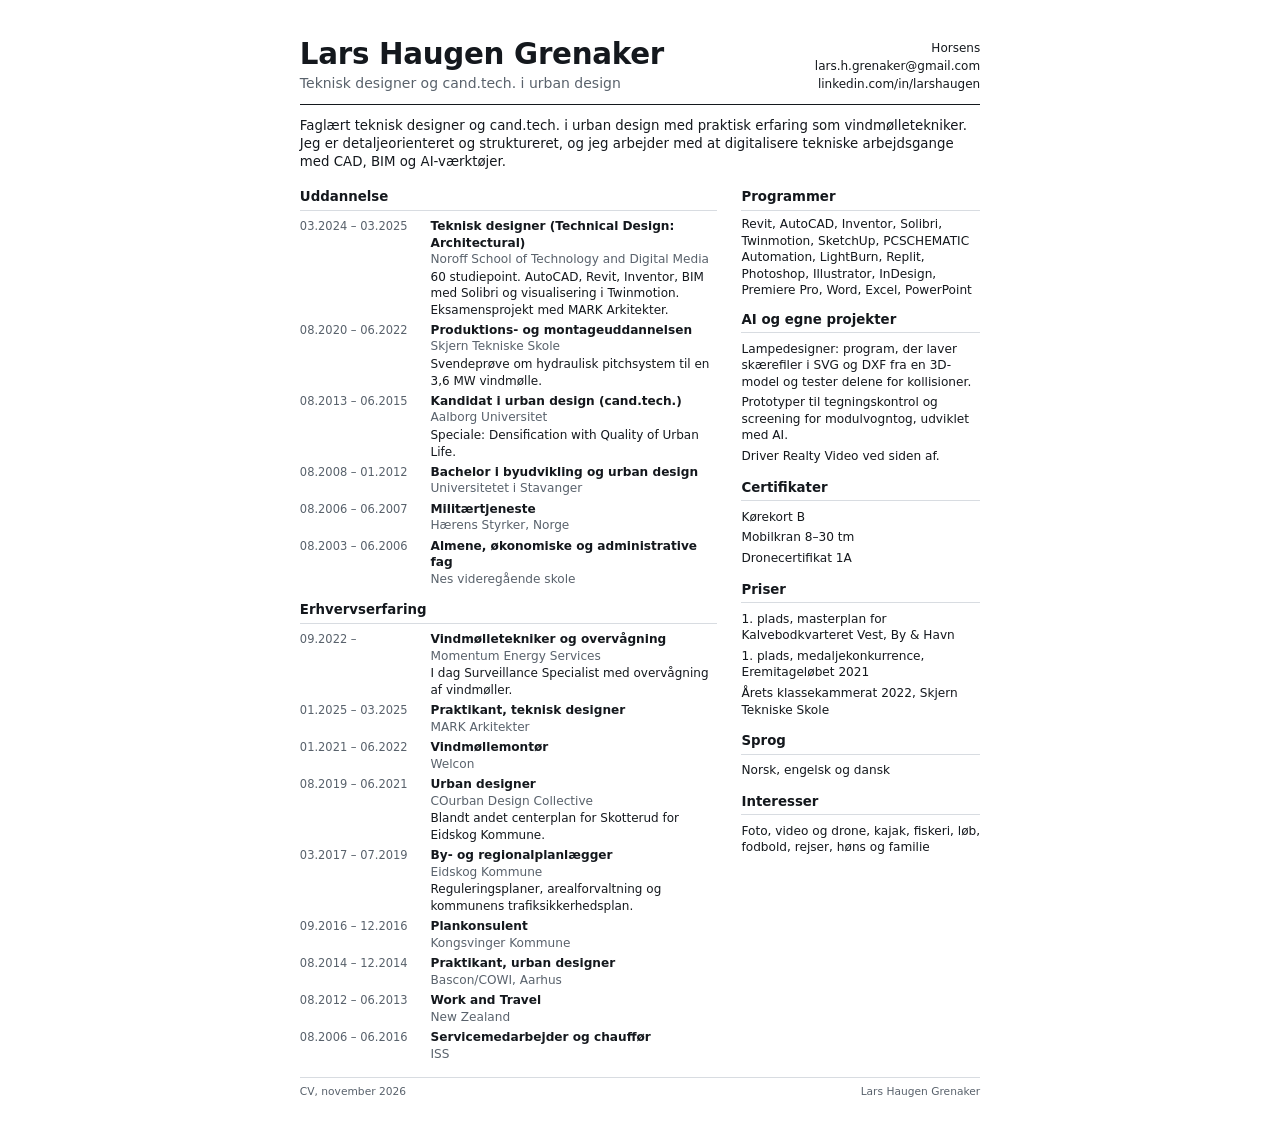
==== cv.html @ b7d5a33e "Ansøgningsside til Vejdirektoratet med prototype til tegningskontrol og screening Co-Authored-By: Cl" ====
<!doctype html>
<html lang="da">
<head>
<meta charset="utf-8">
<meta name="viewport" content="width=device-width, initial-scale=1">
<title>CV, Lars Haugen Grenaker</title>
<meta name="robots" content="noindex">
<style>
  @page { size: A4; margin: 10mm 14mm; }
  * { box-sizing: border-box; }
  body { margin: 0 auto; max-width: 180mm; padding: 10mm 0; font: 9.1pt/1.36 "Segoe UI", system-ui, Arial, sans-serif; color: #14181d; font-variant-numeric: tabular-nums; }
  @media print { body { padding: 0; } }
  h1 { font-size: 22pt; margin: 0; letter-spacing: -.01em; line-height: 1.1; }
  .role { font-size: 10.5pt; color: #59626c; margin: 3pt 0 0; }
  header { display: grid; grid-template-columns: 1fr auto; gap: 12pt; align-items: end; border-bottom: .8pt solid #14181d; padding-bottom: 8pt; }
  header address { font-style: normal; text-align: right; font-size: 9pt; line-height: 1.5; }
  a { color: inherit; text-decoration: none; }
  .profile { margin: 9pt 0 4pt; font-size: 10pt; }
  .grid { display: grid; grid-template-columns: 1.75fr 1fr; gap: 18pt; }
  h2 { font-size: 10pt; font-weight: 600; border-bottom: .6pt solid #d8dce1; padding-bottom: 2.5pt; margin: 9pt 0 4pt; }
  ul { list-style: none; margin: 0; padding: 0; }
  .tl li { display: grid; grid-template-columns: 92pt 1fr; gap: 6pt; padding: 1.5pt 0; break-inside: avoid; }
  .tl time { white-space: nowrap; font-size: 8.6pt; line-height: 1.5; color: #59626c; }
  .tl strong { display: block; font-weight: 600; }
  .tl span { color: #59626c; }
  .tl p { margin: 1pt 0 0; font-size: 9pt; }
  .side li { padding: 1.6pt 0; }
  .side p { margin: 0; }
  footer { margin-top: 10pt; border-top: .6pt solid #d8dce1; padding-top: 5pt; font-size: 8pt; color: #59626c; display: flex; justify-content: space-between; }
</style>
</head>
<body>
<header>
  <div>
    <h1>Lars Haugen Grenaker</h1>
    <p class="role">Teknisk designer og cand.tech. i urban design</p>
  </div>
  <address>
    Horsens<br>
    <a href="mailto:lars.h.grenaker@gmail.com">lars.h.grenaker@gmail.com</a><br>
    <a href="https://www.linkedin.com/in/larshaugen/">linkedin.com/in/larshaugen</a>
  </address>
</header>

<p class="profile">Faglært teknisk designer og cand.tech. i urban design med praktisk erfaring som vindmølletekniker. Jeg er detaljeorienteret og struktureret, og jeg arbejder med at digitalisere tekniske arbejdsgange med CAD, BIM og AI-værktøjer.</p>

<div class="grid">
  <div>
    <h2>Uddannelse</h2>
    <ul class="tl">
      <li><time>03.2024 – 03.2025</time><div><strong>Teknisk designer (Technical Design: Architectural)</strong><span>Noroff School of Technology and Digital Media</span><p>60 studiepoint. AutoCAD, Revit, Inventor, BIM med Solibri og visualisering i Twinmotion. Eksamensprojekt med MARK Arkitekter.</p></div></li>
      <li><time>08.2020 – 06.2022</time><div><strong>Produktions- og montageuddannelsen</strong><span>Skjern Tekniske Skole</span><p>Svendeprøve om hydraulisk pitchsystem til en 3,6 MW vindmølle.</p></div></li>
      <li><time>08.2013 – 06.2015</time><div><strong>Kandidat i urban design (cand.tech.)</strong><span>Aalborg Universitet</span><p>Speciale: Densification with Quality of Urban Life.</p></div></li>
      <li><time>08.2008 – 01.2012</time><div><strong>Bachelor i byudvikling og urban design</strong><span>Universitetet i Stavanger</span></div></li>
      <li><time>08.2006 – 06.2007</time><div><strong>Militærtjeneste</strong><span>Hærens Styrker, Norge</span></div></li>
      <li><time>08.2003 – 06.2006</time><div><strong>Almene, økonomiske og administrative fag</strong><span>Nes videregående skole</span></div></li>
    </ul>

    <h2>Erhvervserfaring</h2>
    <ul class="tl">
      <li><time>09.2022 –</time><div><strong>Vindmølletekniker og overvågning</strong><span>Momentum Energy Services</span><p>I dag Surveillance Specialist med overvågning af vindmøller.</p></div></li>
      <li><time>01.2025 – 03.2025</time><div><strong>Praktikant, teknisk designer</strong><span>MARK Arkitekter</span></div></li>
      <li><time>01.2021 – 06.2022</time><div><strong>Vindmøllemontør</strong><span>Welcon</span></div></li>
      <li><time>08.2019 – 06.2021</time><div><strong>Urban designer</strong><span>COurban Design Collective</span><p>Blandt andet centerplan for Skotterud for Eidskog Kommune.</p></div></li>
      <li><time>03.2017 – 07.2019</time><div><strong>By- og regionalplanlægger</strong><span>Eidskog Kommune</span><p>Reguleringsplaner, arealforvaltning og kommunens trafiksikkerhedsplan.</p></div></li>
      <li><time>09.2016 – 12.2016</time><div><strong>Plankonsulent</strong><span>Kongsvinger Kommune</span></div></li>
      <li><time>08.2014 – 12.2014</time><div><strong>Praktikant, urban designer</strong><span>Bascon/COWI, Aarhus</span></div></li>
      <li><time>08.2012 – 06.2013</time><div><strong>Work and Travel</strong><span>New Zealand</span></div></li>
      <li><time>08.2006 – 06.2016</time><div><strong>Servicemedarbejder og chauffør</strong><span>ISS</span></div></li>
    </ul>
  </div>

  <div class="side">
    <h2>Programmer</h2>
    <p>Revit, AutoCAD, Inventor, Solibri, Twinmotion, SketchUp, PCSCHEMATIC Automation, LightBurn, Replit, Photoshop, Illustrator, InDesign, Premiere Pro, Word, Excel, PowerPoint</p>
    <h2>AI og egne projekter</h2>
    <ul>
      <li>Lampedesigner: program, der laver skærefiler i SVG og DXF fra en 3D-model og tester delene for kollisioner.</li>
      <li>Prototyper til tegningskontrol og screening for modulvogntog, udviklet med AI.</li>
      <li>Driver Realty Video ved siden af.</li>
    </ul>
    <h2>Certifikater</h2>
    <ul><li>Kørekort B</li><li>Mobilkran 8–30 tm</li><li>Dronecertifikat 1A</li></ul>
    <h2>Priser</h2>
    <ul>
      <li>1. plads, masterplan for Kalvebodkvarteret Vest, By &amp; Havn</li>
      <li>1. plads, medaljekonkurrence, Eremitageløbet 2021</li>
      <li>Årets klassekammerat 2022, Skjern Tekniske Skole</li>
    </ul>
    <h2>Sprog</h2>
    <ul><li>Norsk, engelsk og dansk</li></ul>
    <h2>Interesser</h2>
    <ul><li>Foto, video og drone, kajak, fiskeri, løb, fodbold, rejser, høns og familie</li></ul>
  </div>
</div>
<footer><span>CV, november 2026</span><span>Lars Haugen Grenaker</span></footer>
</body>
</html>
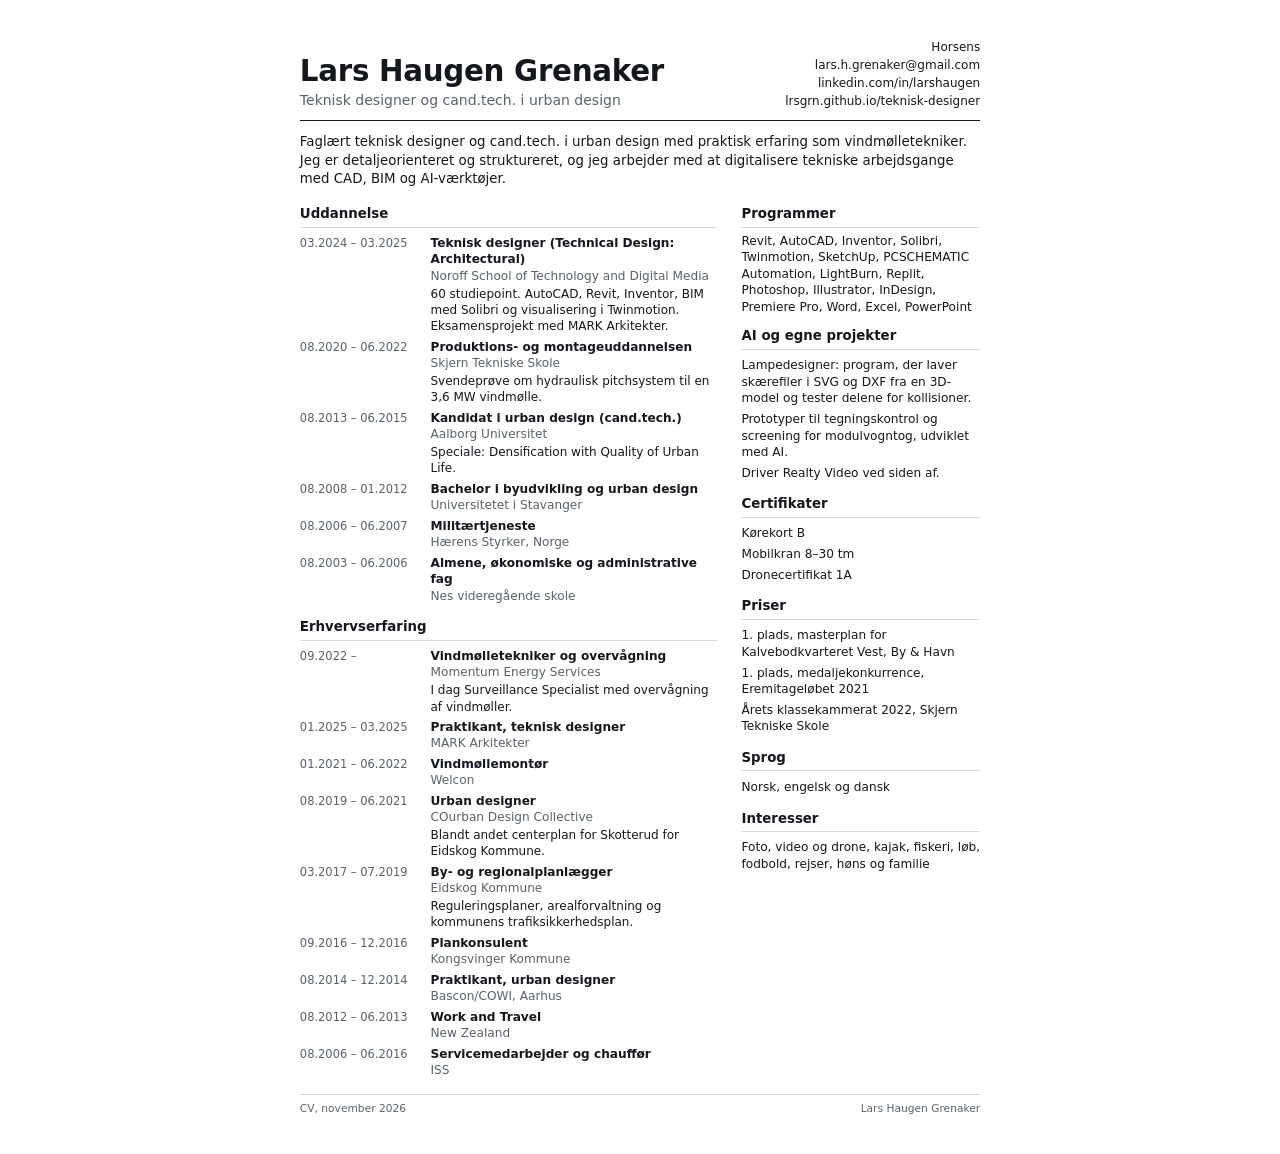
==== commit abd4eca9: "CV med adresse til siden Co-Authored-By: Claude Fable 5.2 <noreply@anthropic.com>" ====
--- a/cv.html
+++ b/cv.html
@@ -38,7 +38,8 @@
   <address>
     Horsens<br>
     <a href="mailto:lars.h.grenaker@gmail.com">lars.h.grenaker@gmail.com</a><br>
-    <a href="https://www.linkedin.com/in/larshaugen/">linkedin.com/in/larshaugen</a>
+    <a href="https://www.linkedin.com/in/larshaugen/">linkedin.com/in/larshaugen</a><br>
+    <a href="https://lrsgrn.github.io/teknisk-designer/">lrsgrn.github.io/teknisk-designer</a>
   </address>
 </header>
 
